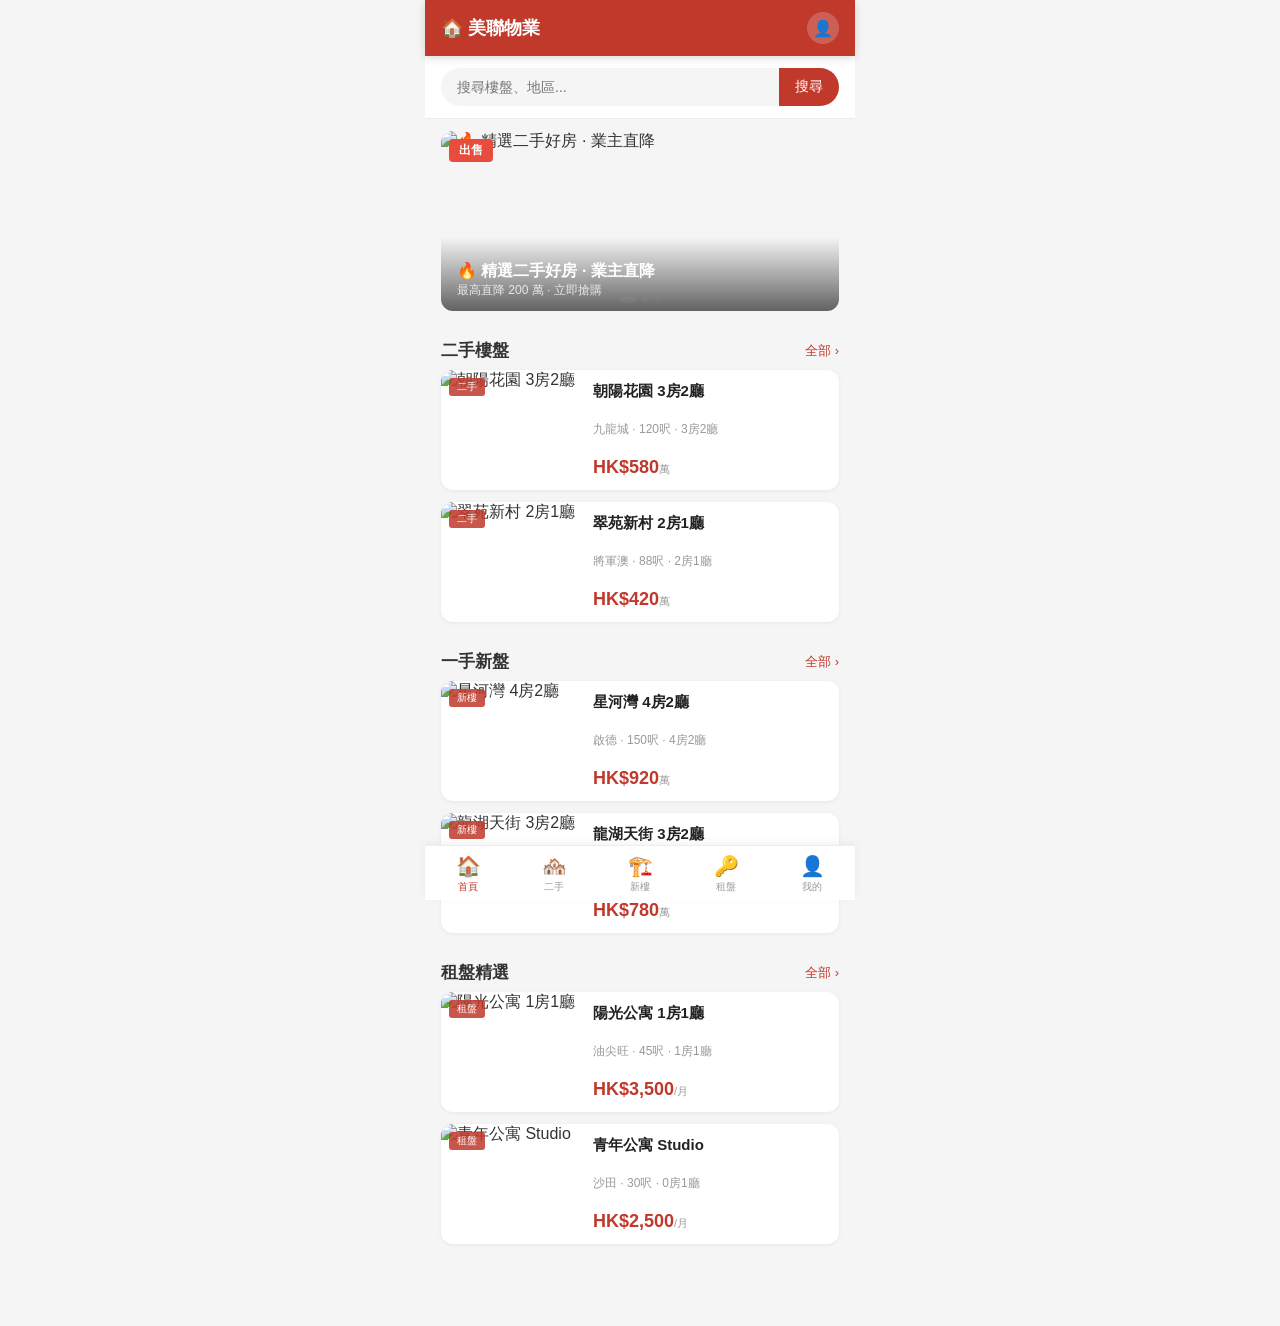
==== mobile.html @ 7ba90709 "Add files via upload" ====
<!DOCTYPE html>
<html lang="zh-HK">
<head>
  <meta charset="UTF-8">
  <meta name="viewport" content="width=device-width, initial-scale=1.0, maximum-scale=1.0, user-scalable=no, viewport-fit=cover">
  <meta name="apple-mobile-web-app-capable" content="yes">
  <title>美聯物業</title>
  <link rel="stylesheet" href="mobile.css">
  <script charset="UTF-8" src="./sensorsdata.min.js"></script>
  <script charset="UTF-8">
  var sensors = window['sensorsDataAnalytic201505'];
  sensors.init({
    server_url: 'https://westkdemodatasink.sensorsdata.cn/sa?project=Retail',
    is_track_single_page: true,
    heatmap: {
      clickmap: 'default',   
      scroll_notice_map: 'default'
    },
    use_client_time:true,
    send_type:'beacon',
    show_log:true 
  });
  sensors.quick('autoTrack');
  </script>
</head>
</head>
<body>
  <div class="mobile-toast" id="mobileToast"></div>

  <header class="mobile-header">
    <span class="logo">🏠 美聯物業</span>
    <div class="header-actions"><button class="btn-icon" id="btnLoginOpen">👤</button></div>
  </header>

  <div class="mobile-search">
    <div class="mobile-search-box">
      <input type="text" id="mobileSearchInput" placeholder="搜尋樓盤、地區...">
      <button id="mobileSearchBtn">搜尋</button>
    </div>
    <div class="mobile-suggestions"><div class="mobile-suggestions-dropdown" id="mobileSuggestionsDropdown"></div></div>
  </div>

  <div class="mobile-banner" id="mobileBannerContainer">
    <div class="mobile-banner-dots" id="mobileBannerDots"></div>
  </div>

  <div class="tab-content" id="tab-home" style="display:block">
    <div class="mobile-section-header"><h2>二手樓盤</h2><a href="#" class="view-all">全部 ›</a></div>
    <div class="mobile-property-list" id="mobileSecondHandList"></div>
    <div class="mobile-section-header"><h2>一手新盤</h2><a href="#" class="view-all">全部 ›</a></div>
    <div class="mobile-property-list" id="mobileNewPropertyList"></div>
    <div class="mobile-section-header"><h2>租盤精選</h2><a href="#" class="view-all">全部 ›</a></div>
    <div class="mobile-property-list" id="mobileRentalList"></div>
  </div>
  <div class="tab-content" id="tab-secondhand" style="display:none"><div class="mobile-section-header"><h2>全部二手樓盤</h2></div><div class="mobile-property-list" id="mobileAllSecondHandList"></div></div>
  <div class="tab-content" id="tab-new" style="display:none"><div class="mobile-section-header"><h2>全部一手新盤</h2></div><div class="mobile-property-list" id="mobileAllNewList"></div></div>
  <div class="tab-content" id="tab-rental" style="display:none"><div class="mobile-section-header"><h2>全部租盤</h2></div><div class="mobile-property-list" id="mobileAllRentalList"></div></div>
  <div class="tab-content" id="tab-me" style="display:none; padding: 40px 24px; text-align: center;">
    <div style="font-size:48px; margin-bottom:12px;">👤</div>
    <h3 id="mobileUserName" style="margin-bottom:8px;">未登入</h3>
    <p style="color:#999; font-size:14px; margin-bottom:24px;">登入後可查看專屬推薦</p>
    <button style="padding:12px 32px; background:#c0392b; color:#fff; border:none; border-radius:24px; font-size:15px;" onclick="document.getElementById('mobileLoginOverlay').classList.add('show')">登入 / 註冊</button>
  </div>

  <nav class="mobile-tabbar">
    <button class="tab-item active" data-tab="home"><span class="tab-icon">🏠</span>首頁</button>
    <button class="tab-item" data-tab="secondhand"><span class="tab-icon">🏘️</span>二手</button>
    <button class="tab-item" data-tab="new"><span class="tab-icon">🏗️</span>新樓</button>
    <button class="tab-item" data-tab="rental"><span class="tab-icon">🔑</span>租盤</button>
    <button class="tab-item" data-tab="me"><span class="tab-icon">👤</span>我的</button>
  </nav>

  <div class="mobile-detail-overlay" id="mobileDetailOverlay">
    <div class="detail-header">
      <button class="btn-back" id="btnDetailBack">←</button>
      <h3 id="mobileDetailTitle">樓盤詳情</h3>
    </div>
    <div id="mobileDetailContent"></div>
  </div>

  <div class="mobile-login-overlay" id="mobileLoginOverlay">
    <div class="login-header">
      <button class="btn-back" id="btnLoginBack">←</button>
      <h3>帳戶</h3>
    </div>
    <div class="login-body">
      <h2 id="mobileFormTitle">會員登入</h2>
      <p class="subtitle" id="mobileFormSubtitle">登入後查看完整樓盤資訊</p>
      <form id="mobileLoginForm">
        <div class="form-group"><label>手機號碼</label><input type="tel" id="mobilePhone" placeholder="請輸入手機號碼" required></div>
        <div class="form-group"><label>電子郵箱</label><input type="email" id="mobileEmail" placeholder="請輸入郵箱" required></div>
        <div class="form-group" id="mobileNameGroup" style="display:none"><label>姓名</label><input type="text" id="mobileName" placeholder="請輸入姓名"></div>
        <div class="form-group" id="mobileDistrictGroup" style="display:none">
          <label>偏好地區</label>
          <select id="mobileDistrict">
            <option value="">請選擇偏好地區</option>
            <option value="九龍城">九龍城</option><option value="啟德">啟德</option><option value="油尖旺">油尖旺</option><option value="將軍澳">將軍澳</option><option value="沙田">沙田</option><option value="何文田">何文田</option>
          </select>
        </div>
        <button type="submit" class="btn-submit" id="mobileSubmitBtn">登入</button>
      </form>
      <p class="toggle-link" id="mobileToggleText">仲未成為會員？<a id="mobileToggleLink">立即註冊</a></p>
    </div>
  </div>

  <script src="data.js"></script>
  <script src="mobile.js"></script>
</body>
</html>
---- mobile.css ----
/* ========== 手機版樣式（App 風格） ========== */
* { margin: 0; padding: 0; box-sizing: border-box; }
body {
  font-family: -apple-system, BlinkMacSystemFont, 'Segoe UI', 'PingFang SC', 'Microsoft YaHei', 'Noto Sans HK', sans-serif;
  background: #f5f5f5; color: #333; max-width: 430px; margin: 0 auto; min-height: 100vh;
  padding-bottom: 70px; -webkit-tap-highlight-color: transparent;
}

/* 頂部 Header */
.mobile-header { position: sticky; top: 0; z-index: 100; background: #c0392b; color: #fff; padding: 12px 16px; display: flex; align-items: center; justify-content: space-between; box-shadow: 0 2px 8px rgba(0,0,0,0.15); }
.mobile-header .logo { font-size: 18px; font-weight: 700; }
.mobile-header .header-actions { display: flex; gap: 12px; }
.mobile-header .btn-icon { width: 32px; height: 32px; background: rgba(255,255,255,0.2); border: none; border-radius: 50%; color: #fff; font-size: 16px; cursor: pointer; }

/* 搜尋 */
.mobile-search { padding: 12px 16px; background: #fff; border-bottom: 1px solid #eee; }
.mobile-search-box { display: flex; background: #f5f5f5; border-radius: 20px; overflow: hidden; }
.mobile-search-box input { flex: 1; padding: 10px 16px; border: none; outline: none; font-size: 14px; background: transparent; }
.mobile-search-box button { padding: 10px 16px; background: #c0392b; color: #fff; border: none; font-size: 14px; }
.mobile-suggestions { position: relative; }
.mobile-suggestions-dropdown { position: absolute; top: 8px; left: 0; right: 0; background: #fff; border-radius: 12px; box-shadow: 0 8px 24px rgba(0,0,0,0.2); display: none; z-index: 100; overflow: hidden; }
.mobile-suggestions-dropdown.show { display: block; }
.mobile-suggestions-dropdown .suggestion-item { padding: 12px 16px; font-size: 14px; border-bottom: 1px solid #f0f0f0; cursor: pointer; }
.mobile-suggestions-dropdown .suggestion-item:active { background: #fdf2f2; }

/* Banner */
.mobile-banner { margin: 12px 16px; border-radius: 12px; overflow: hidden; position: relative; height: 180px; }
.mobile-banner-slide { position: absolute; top: 0; left: 0; width: 100%; height: 100%; opacity: 0; transition: opacity 0.4s; }
.mobile-banner-slide.active { opacity: 1; }
.mobile-banner-slide img { width: 100%; height: 100%; object-fit: cover; }
.mobile-banner-tag { position: absolute; top: 8px; left: 8px; padding: 3px 10px; border-radius: 4px; font-size: 12px; font-weight: 700; color: #fff; }
.mobile-banner-tag.sale { background: #e74c3c; }
.mobile-banner-tag.rent { background: #2980b9; }
.mobile-banner-caption { position: absolute; bottom: 0; left: 0; right: 0; padding: 24px 16px 12px; background: linear-gradient(transparent, rgba(0,0,0,0.6)); color: #fff; }
.mobile-banner-caption h3 { font-size: 16px; }
.mobile-banner-caption p { font-size: 12px; opacity: 0.8; }
.mobile-banner-dots { position: absolute; bottom: 8px; left: 50%; transform: translateX(-50%); display: flex; gap: 6px; }
.mobile-banner-dot { width: 6px; height: 6px; border-radius: 50%; background: rgba(255,255,255,0.5); border: none; }
.mobile-banner-dot.active { background: #fff; width: 16px; border-radius: 3px; }

/* 板塊標題 */
.mobile-section-header { display: flex; align-items: center; justify-content: space-between; padding: 16px 16px 8px; }
.mobile-section-header h2 { font-size: 17px; font-weight: 600; }
.mobile-section-header .view-all { color: #c0392b; font-size: 13px; text-decoration: none; }

/* 樓盤列表 */
.mobile-property-list { padding: 0 16px; }
.mobile-property-card { background: #fff; border-radius: 12px; overflow: hidden; margin-bottom: 12px; box-shadow: 0 1px 4px rgba(0,0,0,0.06); cursor: pointer; display: flex; height: 120px; }
.mobile-property-card:active { background: #fafafa; }
.mobile-property-card .card-image { width: 140px; flex-shrink: 0; position: relative; }
.mobile-property-card .card-image img { width: 100%; height: 100%; object-fit: cover; }
.mobile-property-card .card-tag { position: absolute; top: 8px; left: 8px; padding: 2px 8px; background: rgba(192,57,43,0.85); color: #fff; font-size: 10px; border-radius: 3px; }
.mobile-property-card .card-body { flex: 1; padding: 12px; display: flex; flex-direction: column; justify-content: space-between; }
.mobile-property-card .card-body h4 { font-size: 15px; font-weight: 600; color: #222; }
.mobile-property-card .card-body .card-meta { font-size: 12px; color: #999; }
.mobile-property-card .card-body .card-price { font-size: 18px; font-weight: 700; color: #c0392b; }
.mobile-property-card .card-body .card-price .unit { font-size: 11px; font-weight: 400; color: #999; }

/* 底部 TabBar */
.mobile-tabbar { position: fixed; bottom: 0; left: 50%; transform: translateX(-50%); width: 100%; max-width: 430px; background: #fff; display: flex; border-top: 1px solid #eee; z-index: 1000; box-shadow: 0 -2px 8px rgba(0,0,0,0.05); }
.tab-item { flex: 1; display: flex; flex-direction: column; align-items: center; justify-content: center; padding: 8px 0 6px; color: #999; text-decoration: none; font-size: 10px; cursor: pointer; border: none; background: none; }
.tab-item .tab-icon { font-size: 20px; margin-bottom: 2px; }
.tab-item.active { color: #c0392b; }

/* 詳情頁 */
.mobile-detail-overlay { position: fixed; top: 0; left: 50%; transform: translateX(-50%); width: 100%; max-width: 430px; height: 100%; background: #fff; z-index: 2000; overflow-y: auto; display: none; }
.mobile-detail-overlay.show { display: block; }
.mobile-detail-overlay .detail-header { position: sticky; top: 0; z-index: 10; display: flex; align-items: center; padding: 12px 16px; background: #fff; border-bottom: 1px solid #eee; }
.mobile-detail-overlay .btn-back { width: 32px; height: 32px; background: #f5f5f5; border: none; border-radius: 50%; font-size: 18px; cursor: pointer; margin-right: 12px; }
.mobile-detail-overlay .detail-header h3 { font-size: 16px; font-weight: 600; }
.mobile-detail-overlay .detail-image img { width: 100%; height: 240px; object-fit: cover; }
.mobile-detail-overlay .detail-body { padding: 16px; }
.mobile-detail-overlay .detail-body h2 { font-size: 20px; margin-bottom: 8px; }
.mobile-detail-overlay .detail-body .price { font-size: 26px; font-weight: 700; color: #c0392b; margin-bottom: 12px; }
.mobile-detail-overlay .detail-body .meta-row { display: flex; gap: 8px; margin-bottom: 16px; }
.mobile-detail-overlay .detail-body .meta-tag { padding: 6px 12px; background: #f5f5f5; border-radius: 20px; font-size: 13px; color: #666; }
.mobile-detail-overlay .detail-body .description { color: #666; line-height: 1.8; font-size: 14px; margin-bottom: 20px; }
.mobile-detail-overlay .detail-body .btn-contact { display: block; width: 100%; padding: 14px; background: #c0392b; color: #fff; border: none; border-radius: 24px; font-size: 16px; position: sticky; bottom: 16px; }

/* 登入頁 */
.mobile-login-overlay { position: fixed; top: 0; left: 50%; transform: translateX(-50%); width: 100%; max-width: 430px; height: 100%; background: #fff; z-index: 3000; overflow-y: auto; display: none; }
.mobile-login-overlay.show { display: block; }
.mobile-login-overlay .login-header { display: flex; align-items: center; padding: 12px 16px; border-bottom: 1px solid #eee; }
.mobile-login-overlay .login-body { padding: 32px 24px; }
.mobile-login-overlay .login-body h2 { font-size: 22px; text-align: center; margin-bottom: 4px; }
.mobile-login-overlay .login-body .subtitle { text-align: center; color: #999; font-size: 13px; margin-bottom: 28px; }
.mobile-login-overlay .form-group { margin-bottom: 16px; }
.mobile-login-overlay .form-group label { display: block; font-size: 13px; color: #666; margin-bottom: 6px; }
.mobile-login-overlay .form-group input, .mobile-login-overlay .form-group select { width: 100%; padding: 12px 14px; border: 1px solid #ddd; border-radius: 8px; font-size: 15px; outline: none; -webkit-appearance: none; }
.mobile-login-overlay .form-group input:focus, .mobile-login-overlay .form-group select:focus { border-color: #c0392b; }
.mobile-login-overlay .btn-submit { width: 100%; padding: 14px; background: #c0392b; color: #fff; border: none; border-radius: 24px; font-size: 16px; margin-top: 8px; }
.mobile-login-overlay .toggle-link { text-align: center; margin-top: 20px; font-size: 13px; color: #999; }
.mobile-login-overlay .toggle-link a { color: #c0392b; cursor: pointer; }

/* Toast */
.mobile-toast { position: fixed; top: 20px; left: 50%; transform: translateX(-50%); background: rgba(0,0,0,0.8); color: #fff; padding: 10px 20px; border-radius: 20px; font-size: 14px; z-index: 9999; display: none; }
.mobile-toast.show { display: block; animation: fadeInOut 2s ease forwards; }
@keyframes fadeInOut { 0%{opacity:0;transform:translateX(-50%) translateY(-10px);} 15%{opacity:1;transform:translateX(-50%) translateY(0);} 75%{opacity:1;} 100%{opacity:0;} }
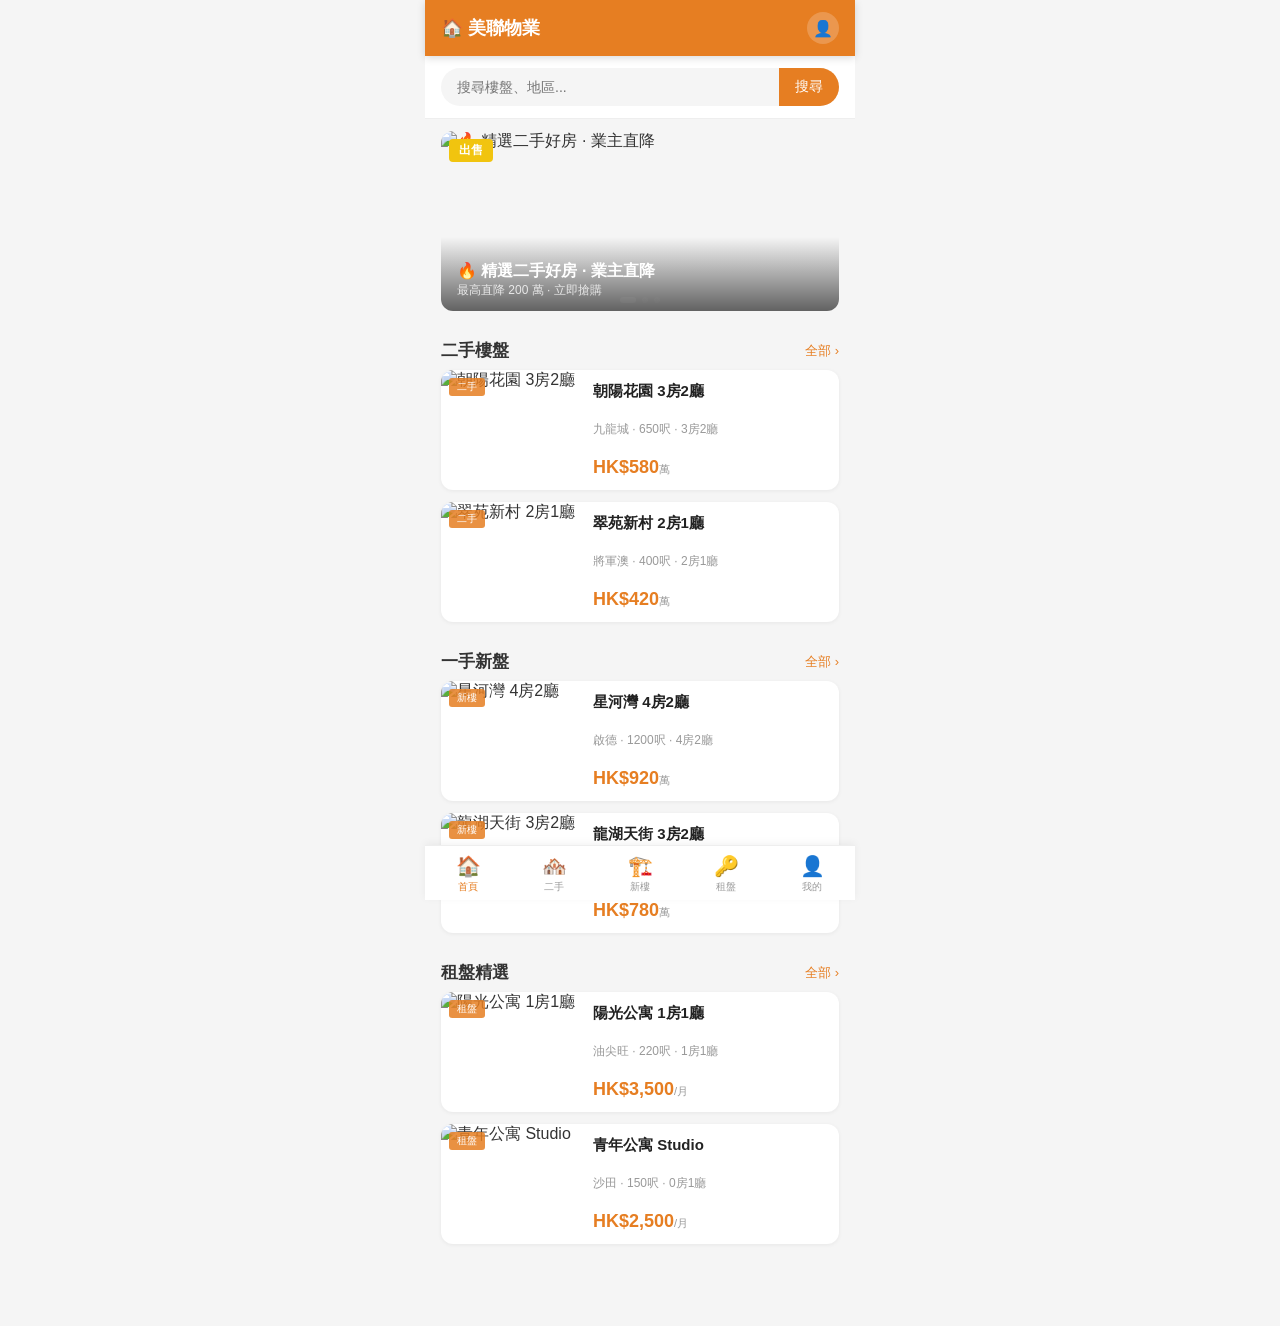
==== commit d92d3ac6: "Update mobile.html" ====
--- a/mobile.html
+++ b/mobile.html
@@ -59,7 +59,7 @@
     <div style="font-size:48px; margin-bottom:12px;">👤</div>
     <h3 id="mobileUserName" style="margin-bottom:8px;">未登入</h3>
     <p style="color:#999; font-size:14px; margin-bottom:24px;">登入後可查看專屬推薦</p>
-    <button style="padding:12px 32px; background:#c0392b; color:#fff; border:none; border-radius:24px; font-size:15px;" onclick="document.getElementById('mobileLoginOverlay').classList.add('show')">登入 / 註冊</button>
+    <button style="padding:12px 32px; background:#e67e22; color:#fff; border:none; border-radius:24px; font-size:15px;" onclick="document.getElementById('mobileLoginOverlay').classList.add('show')">登入 / 註冊</button>
   </div>
 
   <nav class="mobile-tabbar">
@@ -106,4 +106,4 @@
   <script src="data.js"></script>
   <script src="mobile.js"></script>
 </body>
-</html>+</html>
--- a/mobile.css
+++ b/mobile.css
@@ -7,7 +7,7 @@
 }
 
 /* 頂部 Header */
-.mobile-header { position: sticky; top: 0; z-index: 100; background: #c0392b; color: #fff; padding: 12px 16px; display: flex; align-items: center; justify-content: space-between; box-shadow: 0 2px 8px rgba(0,0,0,0.15); }
+.mobile-header { position: sticky; top: 0; z-index: 100; background: #e67e22; color: #fff; padding: 12px 16px; display: flex; align-items: center; justify-content: space-between; box-shadow: 0 2px 8px rgba(0,0,0,0.15); }
 .mobile-header .logo { font-size: 18px; font-weight: 700; }
 .mobile-header .header-actions { display: flex; gap: 12px; }
 .mobile-header .btn-icon { width: 32px; height: 32px; background: rgba(255,255,255,0.2); border: none; border-radius: 50%; color: #fff; font-size: 16px; cursor: pointer; }
@@ -16,12 +16,12 @@
 .mobile-search { padding: 12px 16px; background: #fff; border-bottom: 1px solid #eee; }
 .mobile-search-box { display: flex; background: #f5f5f5; border-radius: 20px; overflow: hidden; }
 .mobile-search-box input { flex: 1; padding: 10px 16px; border: none; outline: none; font-size: 14px; background: transparent; }
-.mobile-search-box button { padding: 10px 16px; background: #c0392b; color: #fff; border: none; font-size: 14px; }
+.mobile-search-box button { padding: 10px 16px; background: #e67e22; color: #fff; border: none; font-size: 14px; }
 .mobile-suggestions { position: relative; }
 .mobile-suggestions-dropdown { position: absolute; top: 8px; left: 0; right: 0; background: #fff; border-radius: 12px; box-shadow: 0 8px 24px rgba(0,0,0,0.2); display: none; z-index: 100; overflow: hidden; }
 .mobile-suggestions-dropdown.show { display: block; }
 .mobile-suggestions-dropdown .suggestion-item { padding: 12px 16px; font-size: 14px; border-bottom: 1px solid #f0f0f0; cursor: pointer; }
-.mobile-suggestions-dropdown .suggestion-item:active { background: #fdf2f2; }
+.mobile-suggestions-dropdown .suggestion-item:active { background: #fef9e7; }
 
 /* Banner */
 .mobile-banner { margin: 12px 16px; border-radius: 12px; overflow: hidden; position: relative; height: 180px; }
@@ -29,7 +29,7 @@
 .mobile-banner-slide.active { opacity: 1; }
 .mobile-banner-slide img { width: 100%; height: 100%; object-fit: cover; }
 .mobile-banner-tag { position: absolute; top: 8px; left: 8px; padding: 3px 10px; border-radius: 4px; font-size: 12px; font-weight: 700; color: #fff; }
-.mobile-banner-tag.sale { background: #e74c3c; }
+.mobile-banner-tag.sale { background: #f1c40f; }
 .mobile-banner-tag.rent { background: #2980b9; }
 .mobile-banner-caption { position: absolute; bottom: 0; left: 0; right: 0; padding: 24px 16px 12px; background: linear-gradient(transparent, rgba(0,0,0,0.6)); color: #fff; }
 .mobile-banner-caption h3 { font-size: 16px; }
@@ -41,7 +41,7 @@
 /* 板塊標題 */
 .mobile-section-header { display: flex; align-items: center; justify-content: space-between; padding: 16px 16px 8px; }
 .mobile-section-header h2 { font-size: 17px; font-weight: 600; }
-.mobile-section-header .view-all { color: #c0392b; font-size: 13px; text-decoration: none; }
+.mobile-section-header .view-all { color: #e67e22; font-size: 13px; text-decoration: none; }
 
 /* 樓盤列表 */
 .mobile-property-list { padding: 0 16px; }
@@ -49,18 +49,18 @@
 .mobile-property-card:active { background: #fafafa; }
 .mobile-property-card .card-image { width: 140px; flex-shrink: 0; position: relative; }
 .mobile-property-card .card-image img { width: 100%; height: 100%; object-fit: cover; }
-.mobile-property-card .card-tag { position: absolute; top: 8px; left: 8px; padding: 2px 8px; background: rgba(192,57,43,0.85); color: #fff; font-size: 10px; border-radius: 3px; }
+.mobile-property-card .card-tag { position: absolute; top: 8px; left: 8px; padding: 2px 8px; background: rgba(230,126,34,0.85); color: #fff; font-size: 10px; border-radius: 3px; }
 .mobile-property-card .card-body { flex: 1; padding: 12px; display: flex; flex-direction: column; justify-content: space-between; }
 .mobile-property-card .card-body h4 { font-size: 15px; font-weight: 600; color: #222; }
 .mobile-property-card .card-body .card-meta { font-size: 12px; color: #999; }
-.mobile-property-card .card-body .card-price { font-size: 18px; font-weight: 700; color: #c0392b; }
+.mobile-property-card .card-body .card-price { font-size: 18px; font-weight: 700; color: #e67e22; }
 .mobile-property-card .card-body .card-price .unit { font-size: 11px; font-weight: 400; color: #999; }
 
 /* 底部 TabBar */
 .mobile-tabbar { position: fixed; bottom: 0; left: 50%; transform: translateX(-50%); width: 100%; max-width: 430px; background: #fff; display: flex; border-top: 1px solid #eee; z-index: 1000; box-shadow: 0 -2px 8px rgba(0,0,0,0.05); }
 .tab-item { flex: 1; display: flex; flex-direction: column; align-items: center; justify-content: center; padding: 8px 0 6px; color: #999; text-decoration: none; font-size: 10px; cursor: pointer; border: none; background: none; }
 .tab-item .tab-icon { font-size: 20px; margin-bottom: 2px; }
-.tab-item.active { color: #c0392b; }
+.tab-item.active { color: #e67e22; }
 
 /* 詳情頁 */
 .mobile-detail-overlay { position: fixed; top: 0; left: 50%; transform: translateX(-50%); width: 100%; max-width: 430px; height: 100%; background: #fff; z-index: 2000; overflow-y: auto; display: none; }
@@ -71,11 +71,11 @@
 .mobile-detail-overlay .detail-image img { width: 100%; height: 240px; object-fit: cover; }
 .mobile-detail-overlay .detail-body { padding: 16px; }
 .mobile-detail-overlay .detail-body h2 { font-size: 20px; margin-bottom: 8px; }
-.mobile-detail-overlay .detail-body .price { font-size: 26px; font-weight: 700; color: #c0392b; margin-bottom: 12px; }
+.mobile-detail-overlay .detail-body .price { font-size: 26px; font-weight: 700; color: #e67e22; margin-bottom: 12px; }
 .mobile-detail-overlay .detail-body .meta-row { display: flex; gap: 8px; margin-bottom: 16px; }
 .mobile-detail-overlay .detail-body .meta-tag { padding: 6px 12px; background: #f5f5f5; border-radius: 20px; font-size: 13px; color: #666; }
 .mobile-detail-overlay .detail-body .description { color: #666; line-height: 1.8; font-size: 14px; margin-bottom: 20px; }
-.mobile-detail-overlay .detail-body .btn-contact { display: block; width: 100%; padding: 14px; background: #c0392b; color: #fff; border: none; border-radius: 24px; font-size: 16px; position: sticky; bottom: 16px; }
+.mobile-detail-overlay .detail-body .btn-contact { display: block; width: 100%; padding: 14px; background: #e67e22; color: #fff; border: none; border-radius: 24px; font-size: 16px; position: sticky; bottom: 16px; }
 
 /* 登入頁 */
 .mobile-login-overlay { position: fixed; top: 0; left: 50%; transform: translateX(-50%); width: 100%; max-width: 430px; height: 100%; background: #fff; z-index: 3000; overflow-y: auto; display: none; }
@@ -87,12 +87,12 @@
 .mobile-login-overlay .form-group { margin-bottom: 16px; }
 .mobile-login-overlay .form-group label { display: block; font-size: 13px; color: #666; margin-bottom: 6px; }
 .mobile-login-overlay .form-group input, .mobile-login-overlay .form-group select { width: 100%; padding: 12px 14px; border: 1px solid #ddd; border-radius: 8px; font-size: 15px; outline: none; -webkit-appearance: none; }
-.mobile-login-overlay .form-group input:focus, .mobile-login-overlay .form-group select:focus { border-color: #c0392b; }
-.mobile-login-overlay .btn-submit { width: 100%; padding: 14px; background: #c0392b; color: #fff; border: none; border-radius: 24px; font-size: 16px; margin-top: 8px; }
+.mobile-login-overlay .form-group input:focus, .mobile-login-overlay .form-group select:focus { border-color: #e67e22; }
+.mobile-login-overlay .btn-submit { width: 100%; padding: 14px; background: #e67e22; color: #fff; border: none; border-radius: 24px; font-size: 16px; margin-top: 8px; }
 .mobile-login-overlay .toggle-link { text-align: center; margin-top: 20px; font-size: 13px; color: #999; }
-.mobile-login-overlay .toggle-link a { color: #c0392b; cursor: pointer; }
+.mobile-login-overlay .toggle-link a { color: #e67e22; cursor: pointer; }
 
 /* Toast */
 .mobile-toast { position: fixed; top: 20px; left: 50%; transform: translateX(-50%); background: rgba(0,0,0,0.8); color: #fff; padding: 10px 20px; border-radius: 20px; font-size: 14px; z-index: 9999; display: none; }
 .mobile-toast.show { display: block; animation: fadeInOut 2s ease forwards; }
-@keyframes fadeInOut { 0%{opacity:0;transform:translateX(-50%) translateY(-10px);} 15%{opacity:1;transform:translateX(-50%) translateY(0);} 75%{opacity:1;} 100%{opacity:0;} }+@keyframes fadeInOut { 0%{opacity:0;transform:translateX(-50%) translateY(-10px);} 15%{opacity:1;transform:translateX(-50%) translateY(0);} 75%{opacity:1;} 100%{opacity:0;} }
